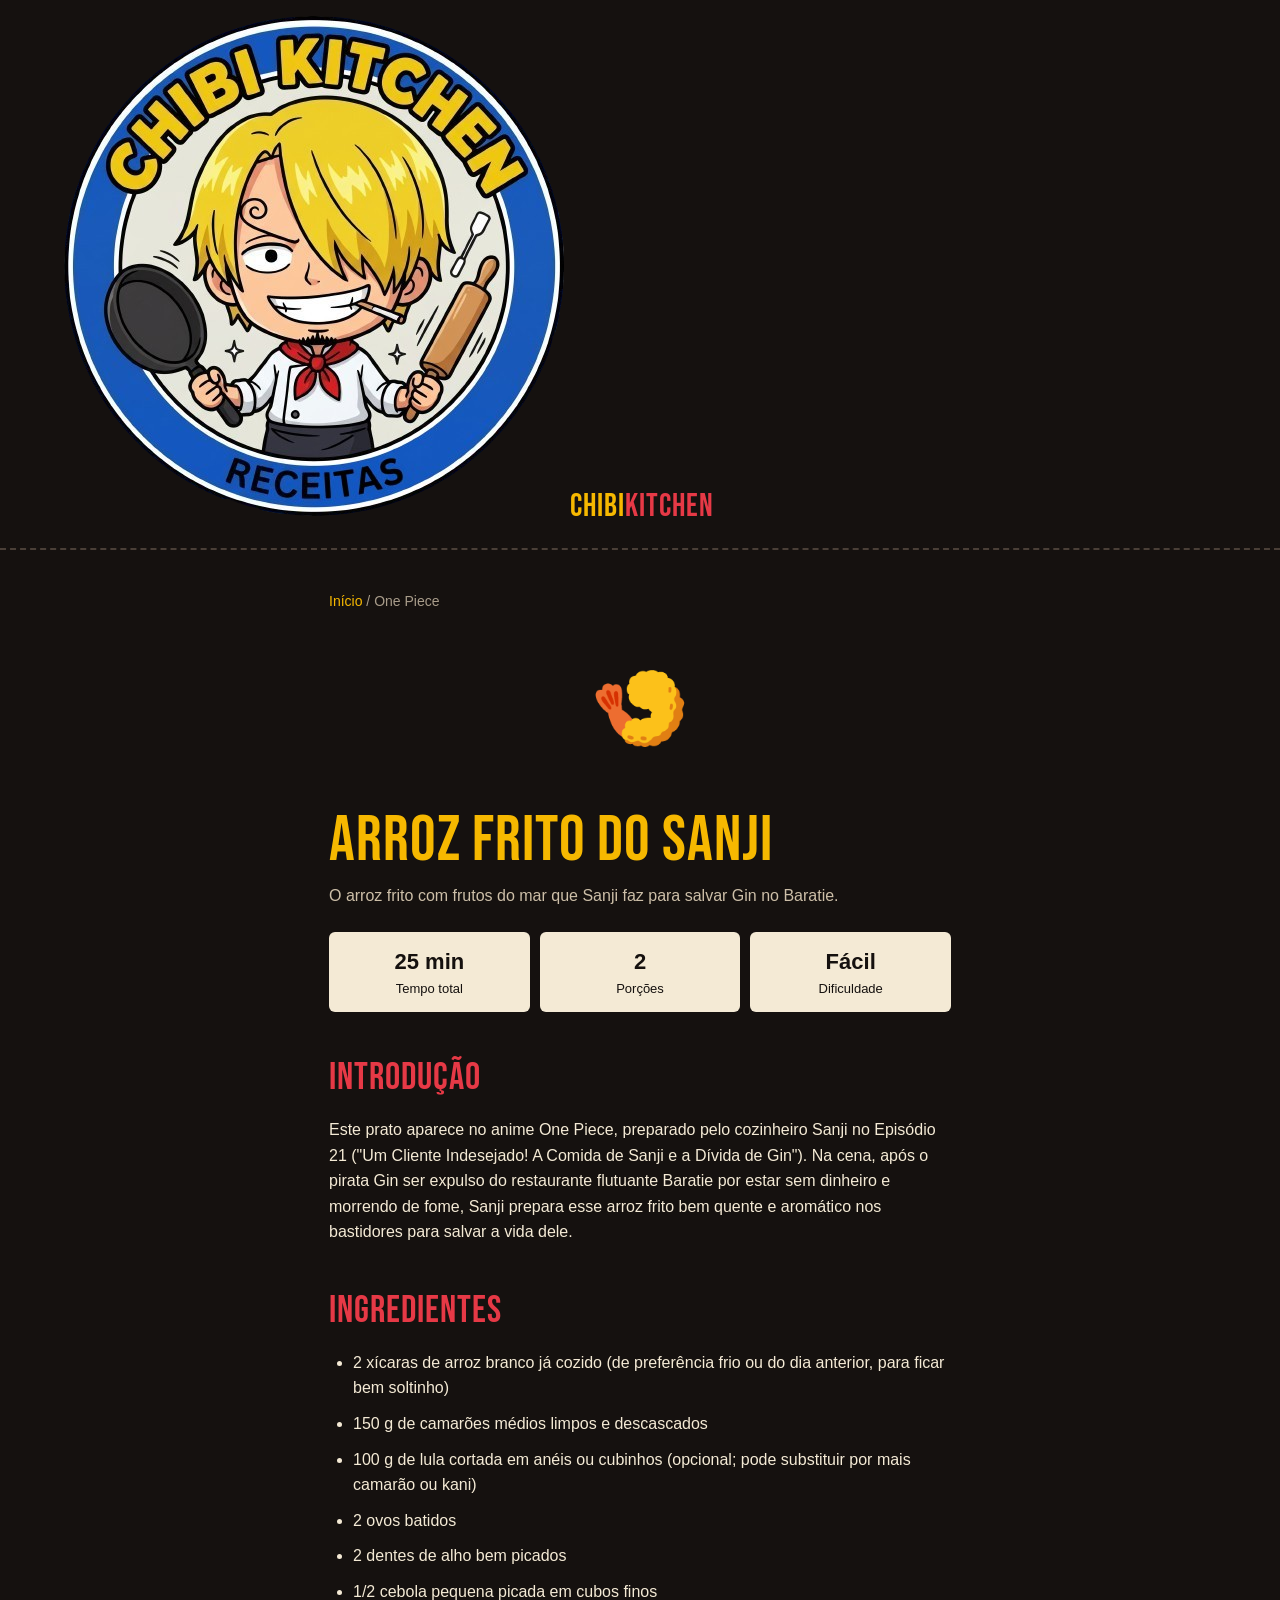
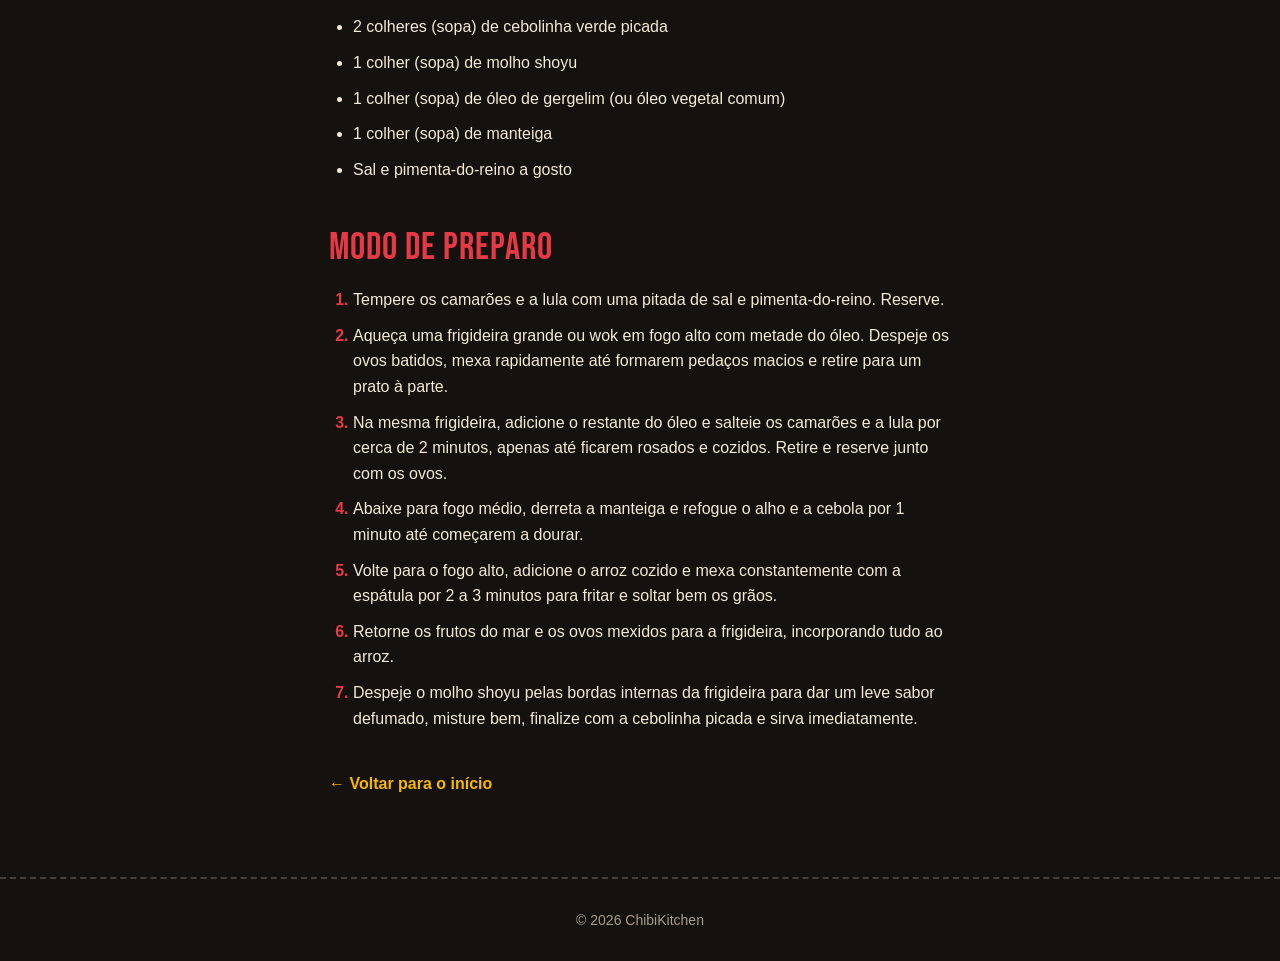
==== receita-2.html @ 03a67744 "primeiracommit" ====
<!DOCTYPE html>
<html lang="pt-BR">

<head>
    <meta charset="UTF-8">
    <meta name="viewport" content="width=device-width, initial-scale=1">
    <title>Arroz Frito do Sanji - ChibiKitchen</title>
    <link href="https://fonts.googleapis.com/css2?family=Bebas+Neue&display=swap" rel="stylesheet">
    <link rel="stylesheet" href="receita.css">
</head>

<body>

    <header class="topo">
        <a class="logo" href="index.html">
            <img src="imgs/logo.png" alt="Logo ChibiKitchen">
            <span>Chibi<b>Kitchen</b></span>
        </a>
    </header>

    <main class="conteudo">
        <p class="caminho"><a href="index.html">Início</a> / One Piece</p>

        <div class="capa vermelho">🍤</div>

        <h1>Arroz Frito do Sanji</h1>
        <p class="sub">O arroz frito com frutos do mar que Sanji faz para salvar Gin no Baratie.</p>

        <div class="info">
            <div><strong>25 min</strong>Tempo total</div>
            <div><strong>2</strong>Porções</div>
            <div><strong>Fácil</strong>Dificuldade</div>
        </div>

        <h2>Introdução</h2>
        <p class="intro">Este prato aparece no anime One Piece, preparado pelo cozinheiro Sanji no Episódio 21 ("Um
            Cliente Indesejado! A Comida de Sanji e a Dívida de Gin"). Na cena, após o pirata Gin ser expulso do
            restaurante flutuante Baratie por estar sem dinheiro e morrendo de fome, Sanji prepara esse arroz frito bem
            quente e aromático nos bastidores para salvar a vida dele.</p>

        <h2>Ingredientes</h2>
        <ul>
            <li>2 xícaras de arroz branco já cozido (de preferência frio ou do dia anterior, para ficar bem soltinho)
            </li>
            <li>150 g de camarões médios limpos e descascados</li>
            <li>100 g de lula cortada em anéis ou cubinhos (opcional; pode substituir por mais camarão ou kani)</li>
            <li>2 ovos batidos</li>
            <li>2 dentes de alho bem picados</li>
            <li>1/2 cebola pequena picada em cubos finos</li>
            <li>2 colheres (sopa) de cebolinha verde picada</li>
            <li>1 colher (sopa) de molho shoyu</li>
            <li>1 colher (sopa) de óleo de gergelim (ou óleo vegetal comum)</li>
            <li>1 colher (sopa) de manteiga</li>
            <li>Sal e pimenta-do-reino a gosto</li>
        </ul>

        <h2>Modo de preparo</h2>
        <ol>
            <li>Tempere os camarões e a lula com uma pitada de sal e pimenta-do-reino. Reserve.</li>
            <li>Aqueça uma frigideira grande ou wok em fogo alto com metade do óleo. Despeje os ovos batidos, mexa
                rapidamente até formarem pedaços macios e retire para um prato à parte.</li>
            <li>Na mesma frigideira, adicione o restante do óleo e salteie os camarões e a lula por cerca de 2 minutos,
                apenas até ficarem rosados e cozidos. Retire e reserve junto com os ovos.</li>
            <li>Abaixe para fogo médio, derreta a manteiga e refogue o alho e a cebola por 1 minuto até começarem a
                dourar.</li>
            <li>Volte para o fogo alto, adicione o arroz cozido e mexa constantemente com a espátula por 2 a 3 minutos
                para fritar e soltar bem os grãos.</li>
            <li>Retorne os frutos do mar e os ovos mexidos para a frigideira, incorporando tudo ao arroz.</li>
            <li>Despeje o molho shoyu pelas bordas internas da frigideira para dar um leve sabor defumado, misture bem,
                finalize com a cebolinha picada e sirva imediatamente.</li>
        </ol>

        <a class="voltar" href="index.html">← Voltar para o início</a>
    </main>

    <footer>© 2026 ChibiKitchen</footer>

</body>

</html>
---- receita.css ----
/* ===== GERAL ===== */
* {
    box-sizing: border-box;
    margin: 0;
    padding: 0;
}

body {
    font-family: Arial, sans-serif;
    background: #15110f;
    color: #f4ead5;
    line-height: 1.6;
}

a {
    color: inherit;
    text-decoration: none;
}

h1,
h2,
h3,
.logo {
    font-family: 'Bebas Neue', sans-serif;
    font-weight: normal;
    letter-spacing: 1px;
}

/* ===== TOPO ===== */
.topo {
    display: flex;
    justify-content: space-between;
    align-items: center;
    flex-wrap: wrap;
    padding: 16px 5%;
    border-bottom: 2px dashed #4a3f37;
}

.logo {
    font-size: 32px;
    color: #f6b800;
}

.logo b {
    color: #e63946;
    font-weight: normal;
}

.topo nav a {
    margin-left: 20px;
    text-transform: uppercase;
    font-size: 14px;
}

.topo nav a:hover {
    color: #f6b800;
}

/* ===== CONTEÚDO (coluna central) ===== */
.conteudo {
    max-width: 750px;
    margin: auto;
    padding: 40px 5%;
}

.caminho {
    font-size: 14px;
    color: #a89c8a;
    margin-bottom: 16px;
}

.caminho a {
    color: #f6b800;
}

/* faixa colorida com emoji no topo */
.capa {
    height: 160px;
    border-radius: 8px;
    display: flex;
    align-items: center;
    justify-content: center;
    font-size: 80px;
    margin-bottom: 20px;
}

.laranja {
    background: linear-gradient(160deg, #ff9f1c, #c1121f);
}

.azul {
    background: linear-gradient(160deg, #2ec4b6, #1d3557);
}

/* ===== TÍTULO ===== */
h1 {
    font-size: 64px;
    line-height: 1;
    color: #f6b800;
}

.sub {
    margin-top: 10px;
    color: #cdbfa8;
}

/* ===== CAIXINHAS DE INFORMAÇÃO ===== */
.info {
    display: flex;
    gap: 10px;
    margin: 24px 0;
}

.info div {
    flex: 1;
    background: #f4ead5;
    color: #15110f;
    text-align: center;
    padding: 12px;
    border-radius: 6px;
    font-size: 13px;
}

.info strong {
    display: block;
    font-size: 22px;
}

/* ===== INGREDIENTES E PREPARO ===== */
h2 {
    font-size: 38px;
    color: #e63946;
    margin: 36px 0 8px;
}

h3 {
    font-size: 24px;
    color: #f6b800;
    margin: 18px 0 6px;
}

ul,
ol {
    padding-left: 24px;
}

li {
    margin-bottom: 10px;
}

ol li::marker {
    color: #e63946;
    font-weight: bold;
}

/* ===== DICAS ===== */
.dicas {
    background: #211b17;
    border-left: 6px solid #f6b800;
    padding: 16px 16px 6px 36px;
    border-radius: 0 8px 8px 0;
}

.voltar {
    display: inline-block;
    margin-top: 30px;
    color: #f6b800;
    font-weight: bold;
}

.voltar:hover {
    color: #e63946;
}

/* ===== RODAPÉ ===== */
footer {
    text-align: center;
    padding: 30px;
    margin-top: 40px;
    border-top: 2px dashed #4a3f37;
    font-size: 14px;
    color: #a89c8a;
}
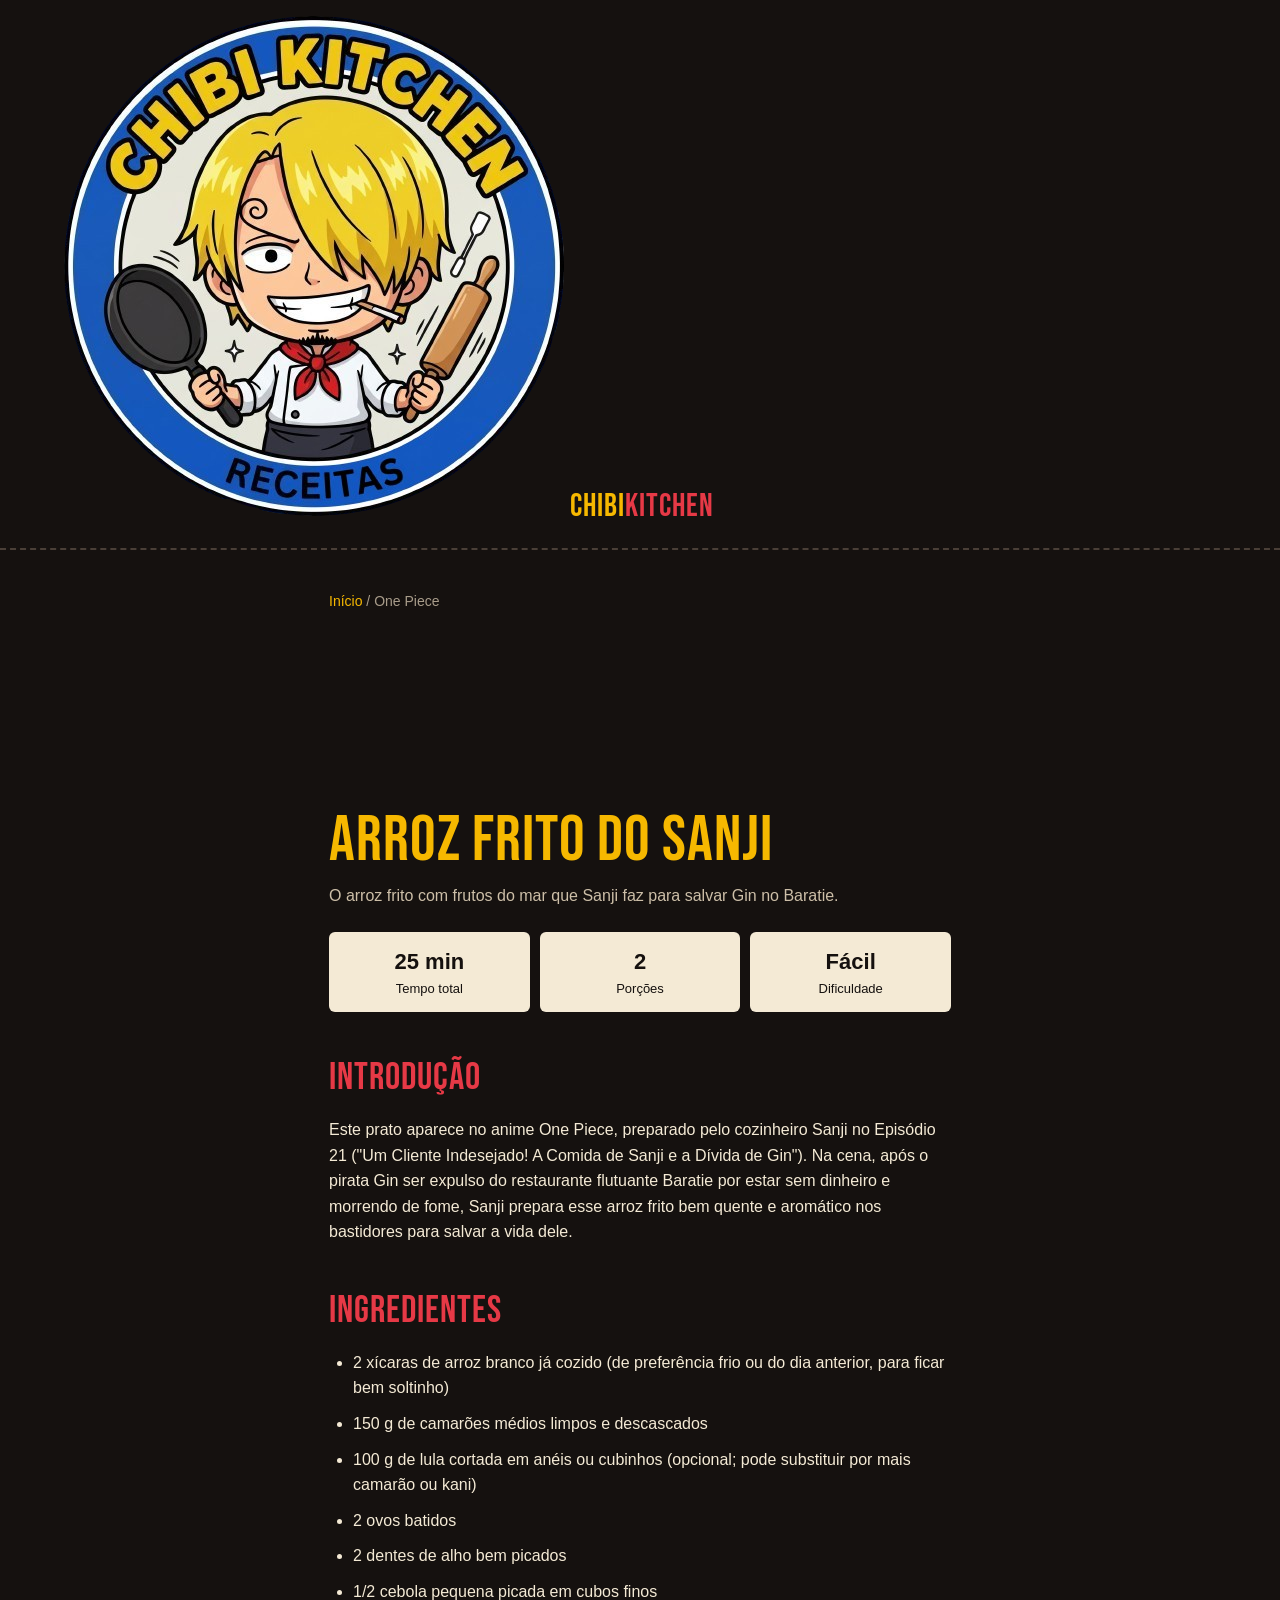
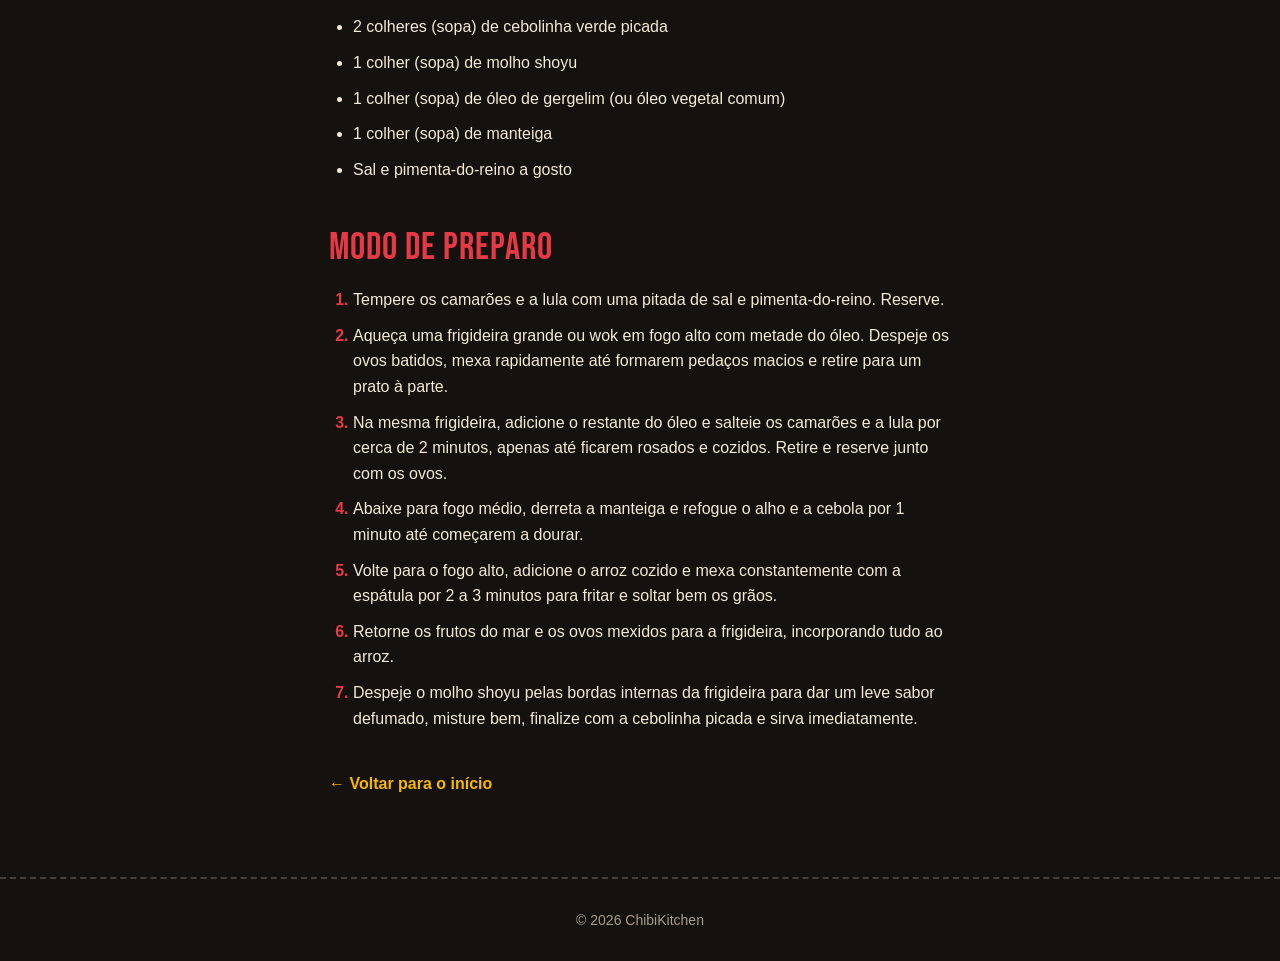
==== commit 2555b618: "alteração das cores do site" ====
--- a/receita-2.html
+++ b/receita-2.html
@@ -21,7 +21,7 @@
     <main class="conteudo">
         <p class="caminho"><a href="index.html">Início</a> / One Piece</p>
 
-        <div class="capa vermelho">🍤</div>
+        <div class="capa vermelho"></div>
 
         <h1>Arroz Frito do Sanji</h1>
         <p class="sub">O arroz frito com frutos do mar que Sanji faz para salvar Gin no Baratie.</p>
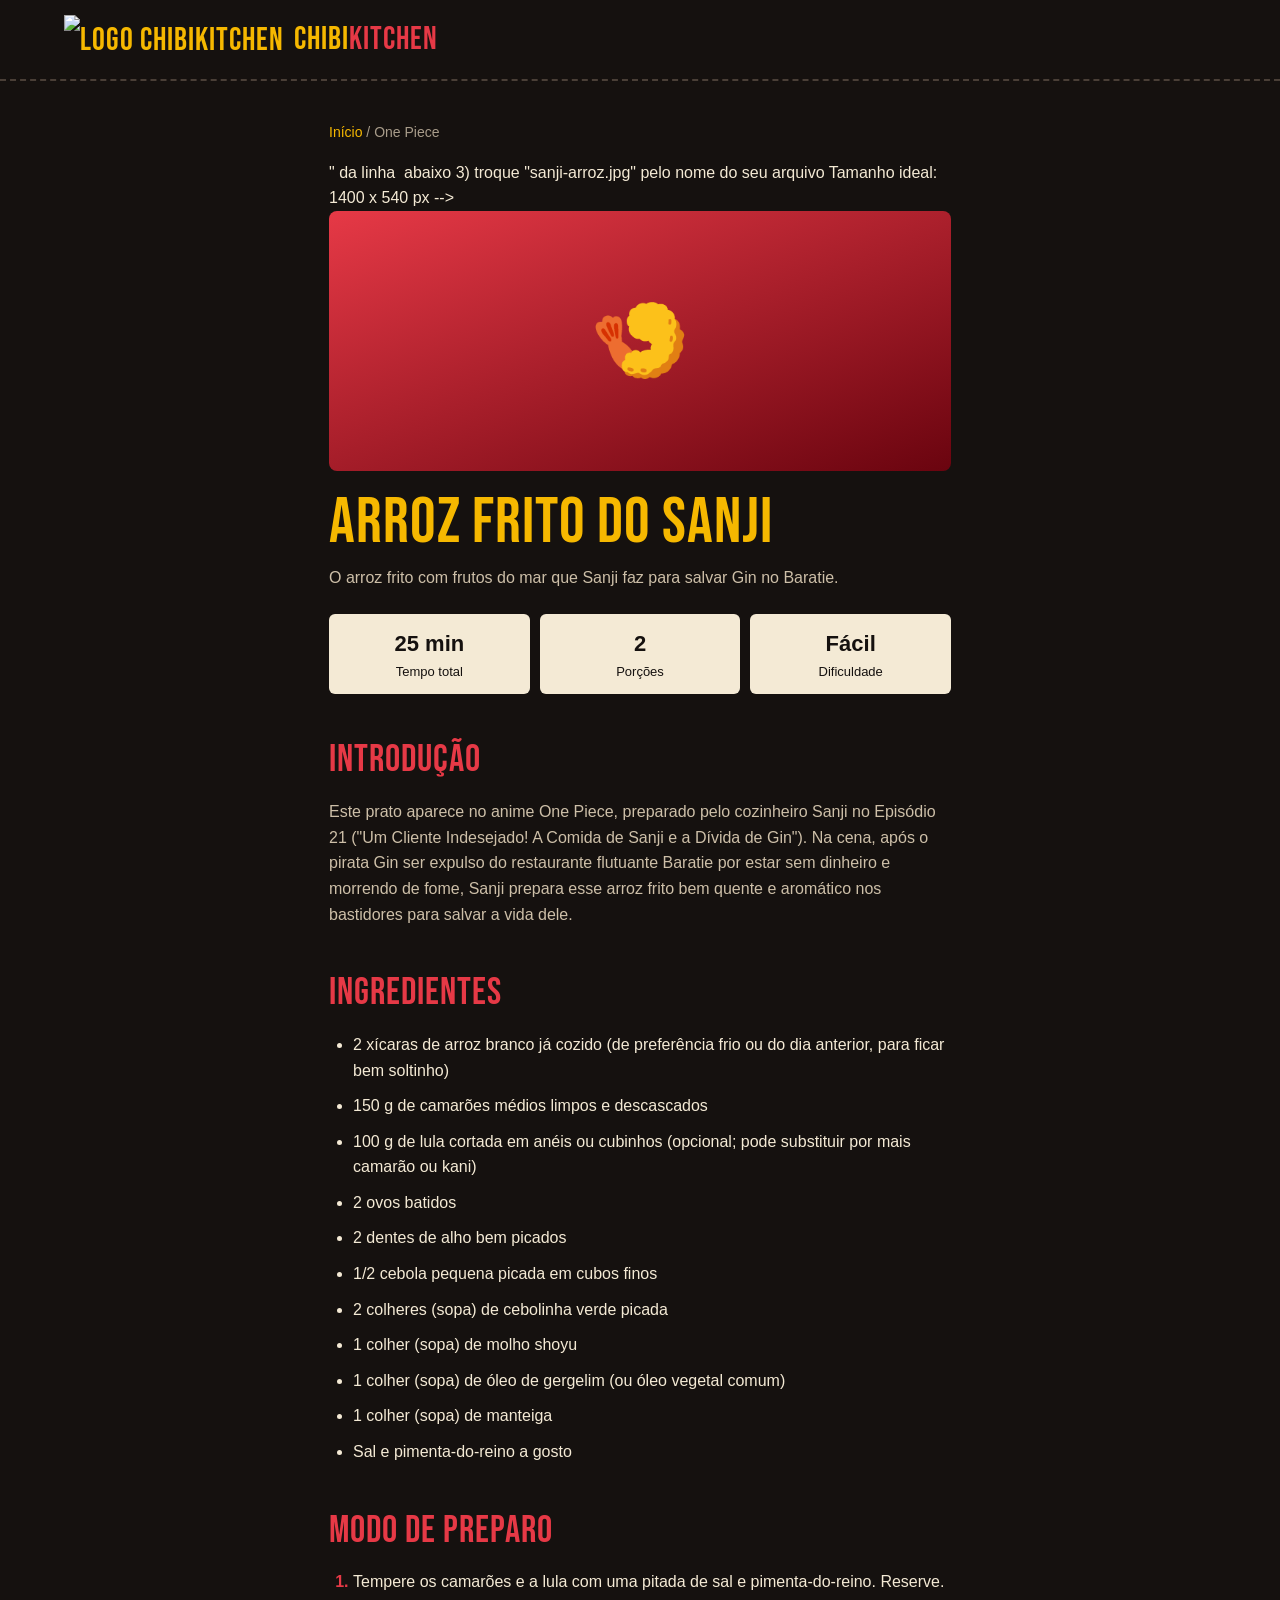
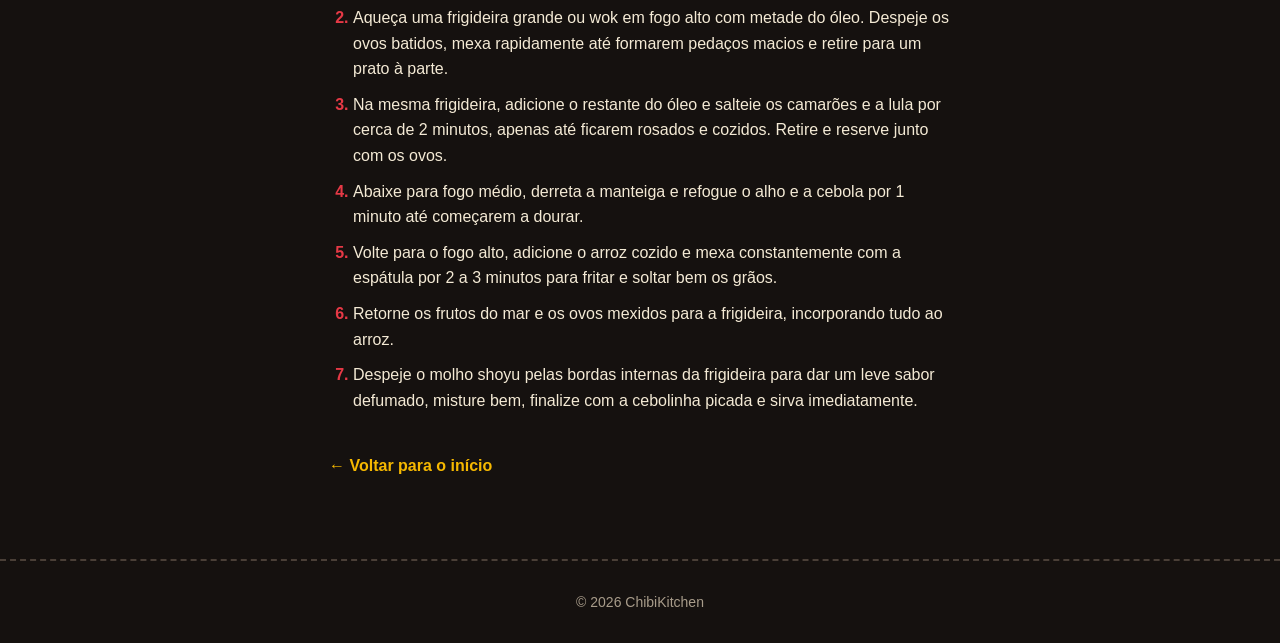
==== commit 0630d631: "Atualização das receitas" ====
--- a/receita-2.html
+++ b/receita-2.html
@@ -13,7 +13,7 @@
 
     <header class="topo">
         <a class="logo" href="index.html">
-            <img src="imgs/logo.png" alt="Logo ChibiKitchen">
+            <img src="logo.png" alt="Logo ChibiKitchen">
             <span>Chibi<b>Kitchen</b></span>
         </a>
     </header>
@@ -21,7 +21,16 @@
     <main class="conteudo">
         <p class="caminho"><a href="index.html">Início</a> / One Piece</p>
 
-        <div class="capa vermelho"></div>
+        <!-- ===== IMAGEM DA RECEITA =====
+         Para colocar sua imagem:
+         1) apague o emoji 🍤
+         2) tire o "<!--" e o "-->" da linha <img> abaixo
+        3) troque "sanji-arroz.jpg" pelo nome do seu arquivo
+        Tamanho ideal: 1400 x 540 px -->
+        <div class="capa vermelho">
+            <!-- <img src="sanji-arroz.jpg" alt="Arroz Frito do Sanji"> -->
+            🍤
+        </div>
 
         <h1>Arroz Frito do Sanji</h1>
         <p class="sub">O arroz frito com frutos do mar que Sanji faz para salvar Gin no Baratie.</p>
--- a/receita.css
+++ b/receita.css
@@ -28,32 +28,25 @@
 
 /* ===== TOPO ===== */
 .topo {
-    display: flex;
-    justify-content: space-between;
-    align-items: center;
-    flex-wrap: wrap;
-    padding: 16px 5%;
+    padding: 14px 5%;
     border-bottom: 2px dashed #4a3f37;
 }
 
 .logo {
+    display: flex;
+    align-items: center;
+    gap: 10px;
     font-size: 32px;
     color: #f6b800;
+}
+
+.logo img {
+    height: 50px;
 }
 
 .logo b {
     color: #e63946;
     font-weight: normal;
-}
-
-.topo nav a {
-    margin-left: 20px;
-    text-transform: uppercase;
-    font-size: 14px;
-}
-
-.topo nav a:hover {
-    color: #f6b800;
 }
 
 /* ===== CONTEÚDO (coluna central) ===== */
@@ -73,23 +66,38 @@
     color: #f6b800;
 }
 
-/* faixa colorida com emoji no topo */
+/* ===== RETÂNGULO DA IMAGEM ===== */
 .capa {
-    height: 160px;
+    height: 260px;
     border-radius: 8px;
+    overflow: hidden;
+    /* corta a imagem nos cantos arredondados */
     display: flex;
     align-items: center;
     justify-content: center;
     font-size: 80px;
+    /* tamanho do emoji (some quando usar imagem) */
     margin-bottom: 20px;
 }
 
+/* a imagem enche o retângulo sem esticar */
+.capa img {
+    width: 100%;
+    height: 100%;
+    object-fit: cover;
+}
+
+/* cores de fundo (aparecem enquanto não tem imagem) */
 .laranja {
     background: linear-gradient(160deg, #ff9f1c, #c1121f);
 }
 
-.azul {
-    background: linear-gradient(160deg, #2ec4b6, #1d3557);
+.vermelho {
+    background: linear-gradient(160deg, #e63946, #6a040f);
+}
+
+.roxo {
+    background: linear-gradient(160deg, #9d4edd, #240046);
 }
 
 /* ===== TÍTULO ===== */
@@ -101,6 +109,10 @@
 
 .sub {
     margin-top: 10px;
+    color: #cdbfa8;
+}
+
+.intro {
     color: #cdbfa8;
 }
 
@@ -153,14 +165,6 @@
     font-weight: bold;
 }
 
-/* ===== DICAS ===== */
-.dicas {
-    background: #211b17;
-    border-left: 6px solid #f6b800;
-    padding: 16px 16px 6px 36px;
-    border-radius: 0 8px 8px 0;
-}
-
 .voltar {
     display: inline-block;
     margin-top: 30px;
@@ -180,4 +184,15 @@
     border-top: 2px dashed #4a3f37;
     font-size: 14px;
     color: #a89c8a;
+}
+
+/* celular */
+@media (max-width: 600px) {
+    h1 {
+        font-size: 44px;
+    }
+
+    .capa {
+        height: 180px;
+    }
 }
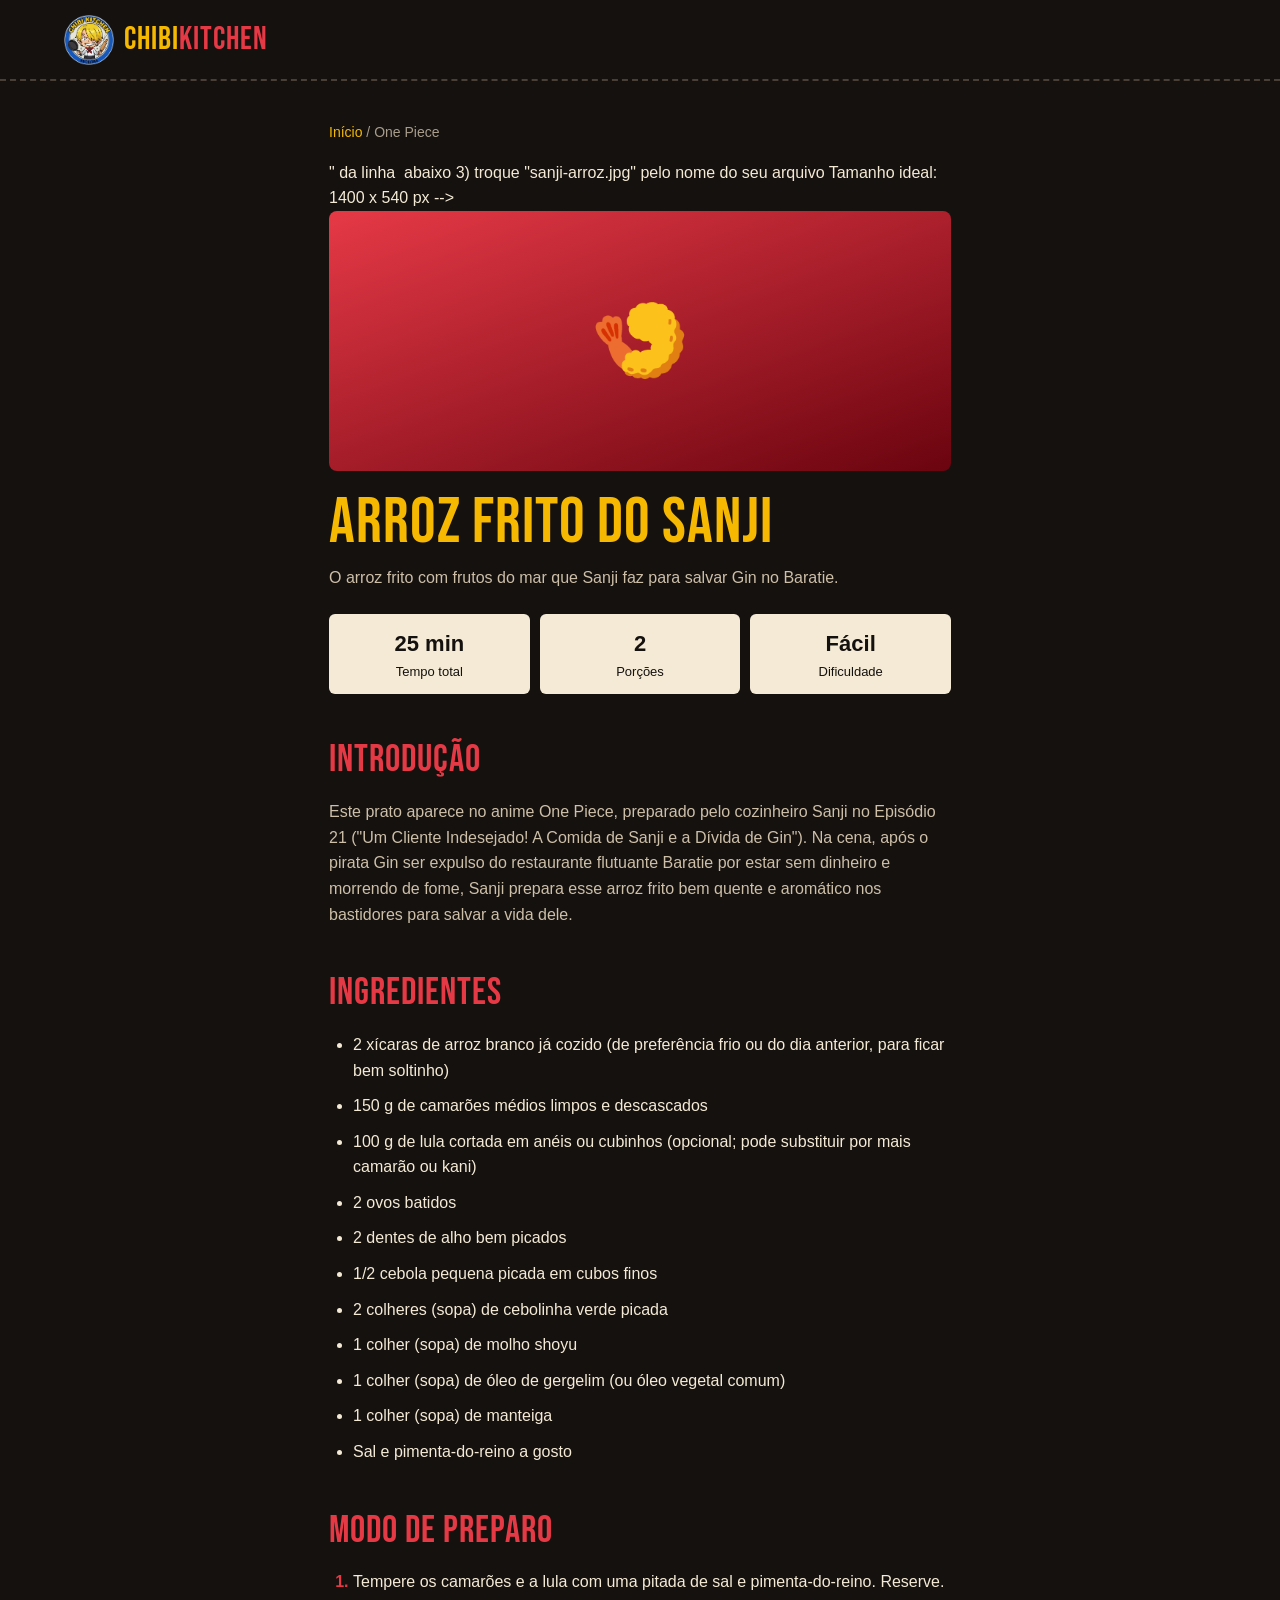
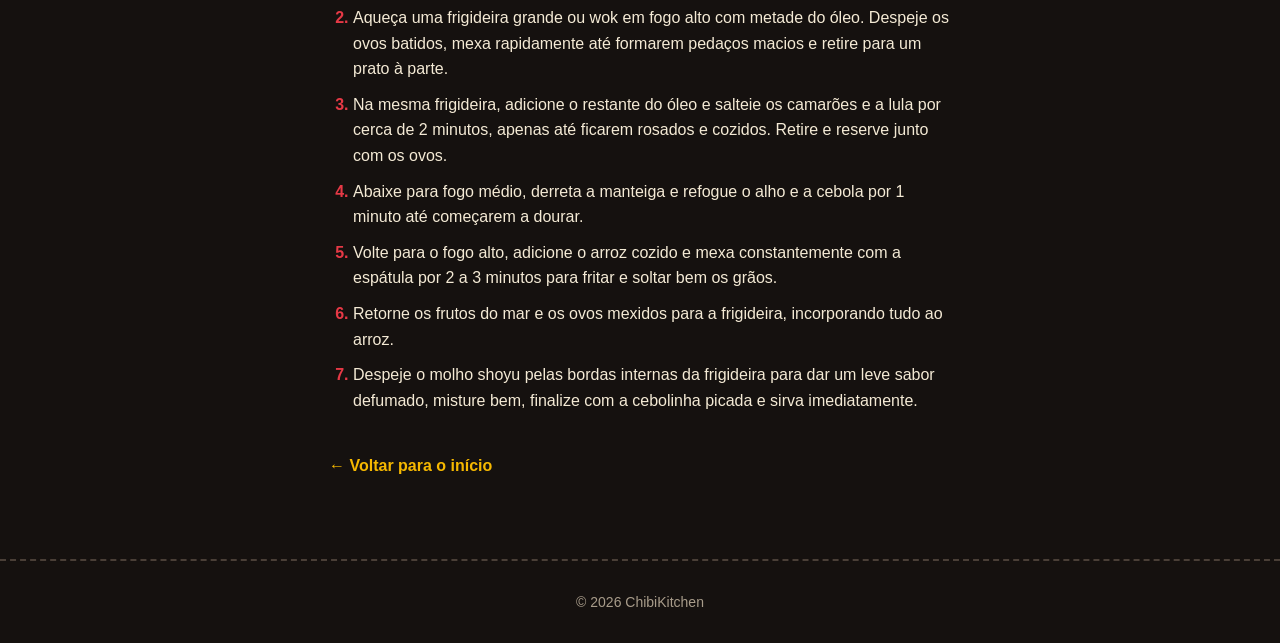
==== commit 4b8c86d4: "Adição de fotos nos posters" ====
--- a/receita-2.html
+++ b/receita-2.html
@@ -13,7 +13,7 @@
 
     <header class="topo">
         <a class="logo" href="index.html">
-            <img src="logo.png" alt="Logo ChibiKitchen">
+            <img src="imgs/logo.png" alt="Logo ChibiKitchen">
             <span>Chibi<b>Kitchen</b></span>
         </a>
     </header>
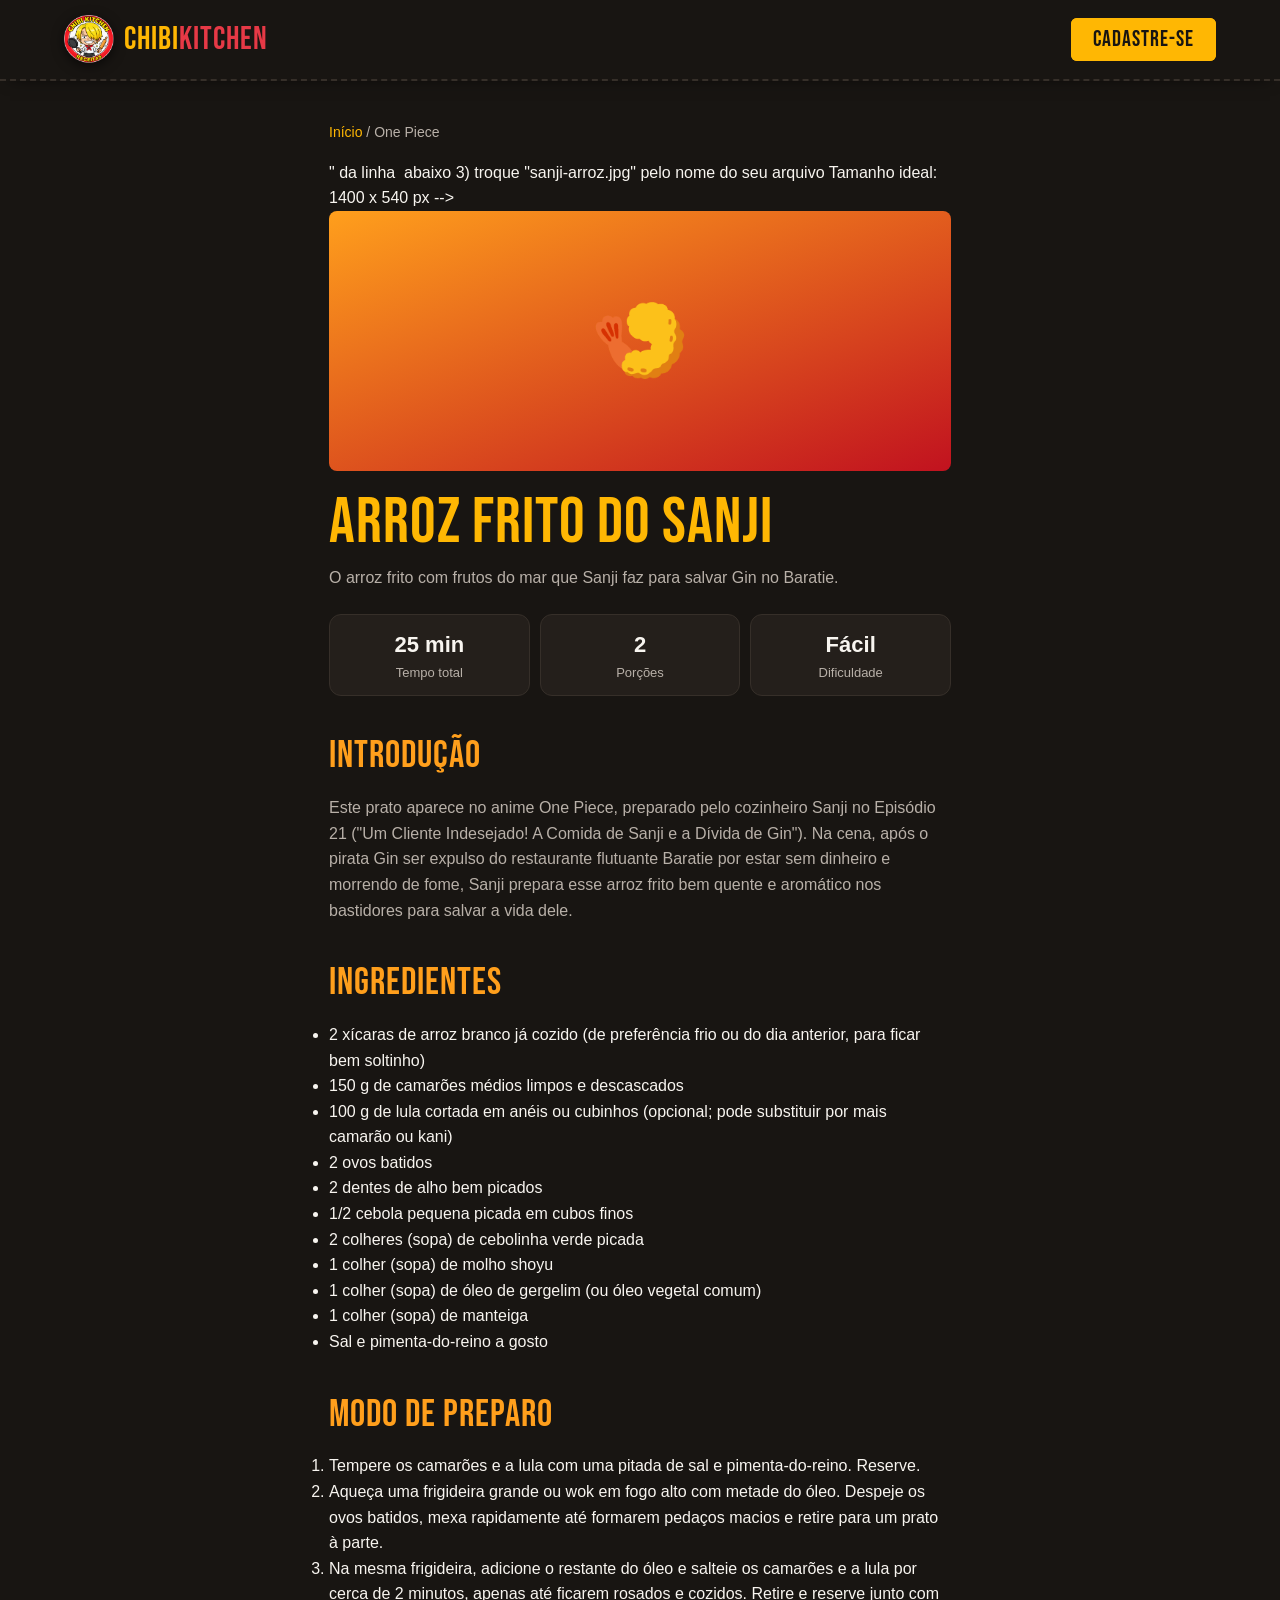
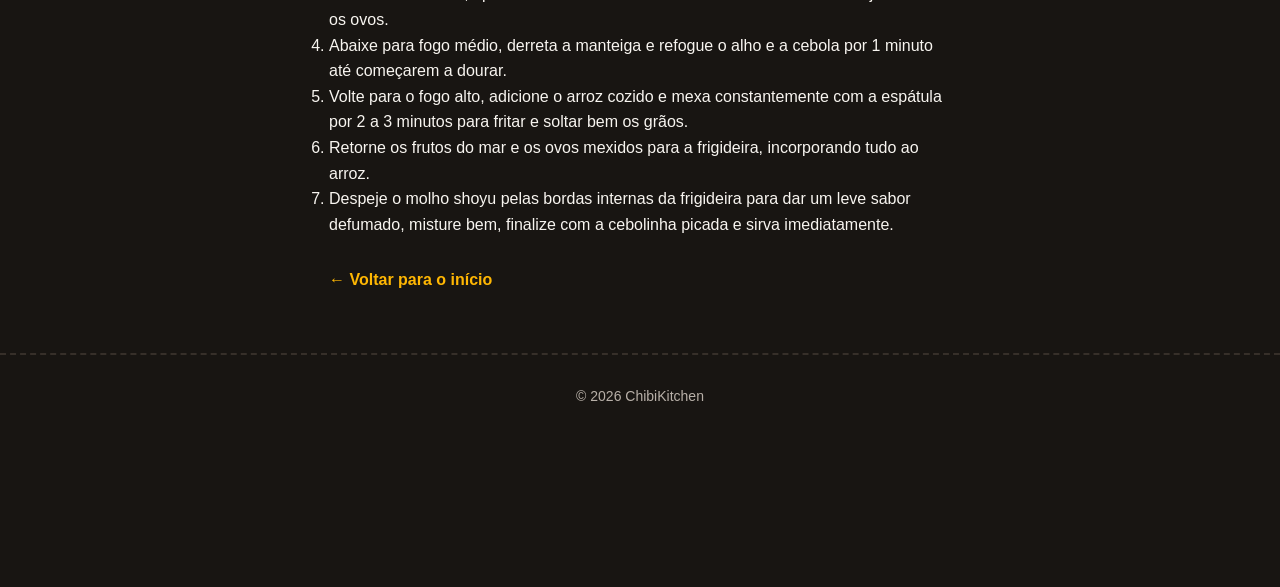
==== commit ff3bdef7: "Atualização de aparência" ====
--- a/receita-2.html
+++ b/receita-2.html
@@ -16,6 +16,9 @@
             <img src="imgs/logo.png" alt="Logo ChibiKitchen">
             <span>Chibi<b>Kitchen</b></span>
         </a>
+        <nav class="menu-topo">
+            <a class="btn-cadastro" href="cadastro.html">Cadastre-se</a>
+        </nav>
     </header>
 
     <main class="conteudo">
--- a/receita.css
+++ b/receita.css
@@ -1,3 +1,15 @@
+/* ===== PALETA: Izakaya noturno ===== */
+:root {
+    --bg: #181512;          /* fundo principal */
+    --bg-2: #241F1B;        /* cards, modais e seções destacadas */
+    --borda: #362F29;       /* bordas sutis e divisores */
+    --vermelho: #E63946;    /* destaque primário (marca) */
+    --amarelo: #FFB703;     /* destaque secundário / botões e badges */
+    --amarelo-hover: #FFC933;
+    --texto: #F8F5F0;       /* títulos e chamadas */
+    --texto-2: #B8B0A8;     /* descrições e parágrafos */
+}
+
 /* ===== GERAL ===== */
 * {
     box-sizing: border-box;
@@ -5,10 +17,17 @@
     padding: 0;
 }
 
+:root {
+    /* cores da receita (o receita.js troca estes valores) */
+    --c1: #ff9f1c;
+    --c2: #c1121f;
+}
+
 body {
     font-family: Arial, sans-serif;
-    background: #15110f;
-    color: #f4ead5;
+    /* brilho suave no topo, na cor do anime (--glow é definido pelo receita.js) */
+    background: radial-gradient(ellipse at 50% 0, var(--glow, transparent), transparent 60%) fixed, var(--bg);
+    color: var(--texto);
     line-height: 1.6;
 }
 
@@ -28,8 +47,13 @@
 
 /* ===== TOPO ===== */
 .topo {
+    position: sticky;
+    top: 0;
+    z-index: 30;
+    background: var(--bg);
+    box-shadow: 0 6px 16px -10px rgba(0, 0, 0, 0.8);
     padding: 14px 5%;
-    border-bottom: 2px dashed #4a3f37;
+    border-bottom: 2px dashed var(--borda);
 }
 
 .logo {
@@ -37,15 +61,16 @@
     align-items: center;
     gap: 10px;
     font-size: 32px;
-    color: #f6b800;
+    color: var(--amarelo);
 }
 
 .logo img {
     height: 50px;
+    filter: drop-shadow(0 3px 6px rgba(0, 0, 0, 0.6));
 }
 
 .logo b {
-    color: #e63946;
+    color: var(--vermelho);
     font-weight: normal;
 }
 
@@ -53,127 +78,425 @@
 .conteudo {
     max-width: 750px;
     margin: auto;
-    padding: 40px 5%;
+    padding: 40px 5% 20px;
 }
 
 .caminho {
     font-size: 14px;
-    color: #a89c8a;
+    color: var(--texto-2);
     margin-bottom: 16px;
 }
 
 .caminho a {
-    color: #f6b800;
-}
-
-/* ===== RETÂNGULO DA IMAGEM ===== */
+    color: var(--amarelo);
+}
+
+/* ===== CAPA ===== */
 .capa {
+    position: relative;
     height: 260px;
     border-radius: 8px;
     overflow: hidden;
-    /* corta a imagem nos cantos arredondados */
     display: flex;
     align-items: center;
     justify-content: center;
     font-size: 80px;
-    /* tamanho do emoji (some quando usar imagem) */
     margin-bottom: 20px;
-}
-
-/* a imagem enche o retângulo sem esticar */
-.capa img {
-    width: 100%;
-    height: 100%;
-    object-fit: cover;
-}
-
-/* cores de fundo (aparecem enquanto não tem imagem) */
-.laranja {
-    background: linear-gradient(160deg, #ff9f1c, #c1121f);
-}
-
-.vermelho {
-    background: linear-gradient(160deg, #e63946, #6a040f);
-}
-
-.roxo {
-    background: linear-gradient(160deg, #9d4edd, #240046);
+    background: linear-gradient(160deg, var(--c1), var(--c2));
+    background-size: cover;
+    background-position: center 25%;
 }
 
 /* ===== TÍTULO ===== */
 h1 {
     font-size: 64px;
     line-height: 1;
-    color: #f6b800;
+    color: var(--amarelo);
 }
 
 .sub {
     margin-top: 10px;
-    color: #cdbfa8;
+    color: var(--texto-2);
 }
 
 .intro {
-    color: #cdbfa8;
+    color: var(--texto-2);
 }
 
 /* ===== CAIXINHAS DE INFORMAÇÃO ===== */
 .info {
     display: flex;
     gap: 10px;
-    margin: 24px 0;
+    margin: 24px 0 8px;
 }
 
 .info div {
     flex: 1;
-    background: #f4ead5;
-    color: #15110f;
+    background: var(--bg-2);
+    border: 1px solid var(--borda);
+    color: var(--texto-2);
     text-align: center;
     padding: 12px;
-    border-radius: 6px;
+    border-radius: 12px;
     font-size: 13px;
 }
 
 .info strong {
     display: block;
+    color: var(--texto);
     font-size: 22px;
 }
 
-/* ===== INGREDIENTES E PREPARO ===== */
+/* ===== ABAS ===== */
+.abas {
+    display: flex;
+    gap: 6px;
+    margin: 20px 0 0;
+    border-bottom: 2px dashed var(--borda);
+}
+
+.abas button {
+    font-family: 'Bebas Neue', sans-serif;
+    font-size: 24px;
+    letter-spacing: 1px;
+    background: none;
+    border: 0;
+    border-bottom: 3px solid transparent;
+    margin-bottom: -2px;
+    padding: 8px 14px;
+    color: var(--texto-2);
+    cursor: pointer;
+}
+
+.abas button:hover {
+    color: var(--texto);
+}
+
+.abas button.ativa {
+    color: var(--amarelo);
+    border-bottom-color: var(--c1);
+}
+
+/* ===== TÍTULOS DAS PÁGINAS ===== */
 h2 {
     font-size: 38px;
-    color: #e63946;
-    margin: 36px 0 8px;
+    color: var(--c1);
+    margin: 30px 0 8px;
 }
 
 h3 {
     font-size: 24px;
-    color: #f6b800;
+    color: var(--amarelo);
     margin: 18px 0 6px;
 }
 
-ul,
-ol {
-    padding-left: 24px;
-}
-
-li {
-    margin-bottom: 10px;
-}
-
-ol li::marker {
-    color: #e63946;
-    font-weight: bold;
+/* ===== VISÃO GERAL ===== */
+.ficha {
+    display: grid;
+    grid-template-columns: repeat(auto-fit, minmax(160px, 1fr));
+    gap: 10px;
+}
+
+.ficha div {
+    border: 2px solid var(--borda);
+    border-radius: 6px;
+    padding: 10px 12px;
+    font-size: 13px;
+    color: var(--texto-2);
+}
+
+.ficha strong {
+    display: block;
+    font-size: 16px;
+    color: var(--texto);
+}
+
+.chips {
+    list-style: none;
+    display: flex;
+    flex-wrap: wrap;
+    gap: 8px;
+}
+
+.chips li {
+    margin: 0;
+    padding: 5px 12px;
+    border: 2px solid var(--borda);
+    border-radius: 999px;
+    font-size: 14px;
+}
+
+.dica {
+    margin-top: 22px;
+    padding: 14px 16px;
+    background: var(--bg-2);
+    border-left: 4px solid var(--amarelo);
+    border-radius: 0 6px 6px 0;
+    color: var(--texto-2);
+}
+
+/* ===== INGREDIENTES ===== */
+.contador {
+    color: var(--texto-2);
+    font-size: 14px;
+}
+
+.ing {
+    display: flex;
+    align-items: flex-start;
+    gap: 10px;
+    padding: 8px 0;
+    border-bottom: 1px dashed #2c241f;
+    cursor: pointer;
+}
+
+.ing input {
+    margin-top: 5px;
+    accent-color: var(--c1);
+    width: 16px;
+    height: 16px;
+    flex-shrink: 0;
+}
+
+.ing input:checked+span {
+    color: var(--texto-2);
+    text-decoration: line-through;
+}
+
+/* ===== PREPARO (um passo por vez) ===== */
+.barra {
+    height: 8px;
+    background: #2c241f;
+    border-radius: 99px;
+    overflow: hidden;
+    margin: 6px 0 0;
+}
+
+#barra {
+    height: 100%;
+    width: 0;
+    background: linear-gradient(90deg, var(--amarelo), var(--c1));
+    transition: width 0.3s ease;
+}
+
+.passo {
+    min-height: 220px;
+    padding: 22px;
+    background: var(--bg-2);
+    border: 3px solid var(--texto);
+    border-radius: 8px;
+}
+
+.passo .num {
+    font-family: 'Bebas Neue', sans-serif;
+    font-size: 20px;
+    letter-spacing: 1px;
+    color: var(--c1);
+}
+
+.passo h3 {
+    font-size: 34px;
+    margin: 2px 0 10px;
+}
+
+.passo p {
+    font-size: 18px;
+    line-height: 1.7;
+}
+
+/* ===== BOTÕES ===== */
+.nav-rodape {
+    display: flex;
+    justify-content: space-between;
+    gap: 10px;
+    margin-top: 22px;
+}
+
+.btn {
+    font-family: 'Bebas Neue', sans-serif;
+    font-size: 22px;
+    letter-spacing: 1px;
+    padding: 8px 20px;
+    border-radius: 6px;
+    border: 2px solid var(--amarelo);
+    background: var(--amarelo);
+    color: var(--bg);
+    cursor: pointer;
+}
+
+.btn.sec {
+    background: transparent;
+    color: var(--amarelo);
+}
+
+.btn:hover:not(:disabled) {
+    border-color: var(--amarelo-hover);
+    background: var(--amarelo-hover);
+    color: var(--bg);
+}
+
+.btn:disabled {
+    opacity: 0.3;
+    cursor: default;
+}
+
+.btn:focus-visible,
+.abas button:focus-visible,
+.avatar:focus-visible {
+    outline: 3px solid var(--texto);
+    outline-offset: 3px;
 }
 
 .voltar {
     display: inline-block;
     margin-top: 30px;
-    color: #f6b800;
+    color: var(--amarelo);
     font-weight: bold;
 }
 
 .voltar:hover {
-    color: #e63946;
+    color: var(--c1);
+}
+
+/* ===== PERSONAGEM NO CANTO ===== */
+.personagem {
+    position: fixed;
+    right: max(12px, 2vw);
+    bottom: 0;
+    z-index: 20;
+    display: flex;
+    flex-direction: column;
+    align-items: flex-end;
+    pointer-events: none;
+    /* só o balão e o boneco recebem clique */
+}
+
+.fala {
+    pointer-events: none;
+    /* o balão nunca bloqueia os botões que ficam embaixo dele */
+    max-width: 240px;
+    margin: 0 10px 8px 0;
+    padding: 10px 14px;
+    background: var(--texto);
+    color: var(--bg);
+    border-radius: 14px 14px 4px 14px;
+    font-size: 14px;
+    line-height: 1.4;
+    opacity: 0;
+    transform: translateY(6px);
+    transition: opacity 0.25s ease, transform 0.25s ease;
+}
+
+.fala.on {
+    opacity: 1;
+    transform: none;
+}
+
+.avatar {
+    pointer-events: auto;
+    display: flex;
+    align-items: flex-end;
+    height: 170px;
+    background: none;
+    border: 0;
+    cursor: pointer;
+    animation: flutuar 3s ease-in-out infinite;
+}
+
+.avatar img {
+    display: block;
+    height: 100%;
+    width: auto;
+    filter: drop-shadow(0 6px 10px rgba(0, 0, 0, 0.5));
+}
+
+/* enquanto a imagem do personagem não existe, aparece um emoji num círculo */
+.avatar.sem-img {
+    width: 110px;
+    height: 110px;
+    margin: 0 4px 14px 0;
+    align-items: center;
+    justify-content: center;
+    font-size: 54px;
+    border-radius: 50%;
+    border: 3px solid var(--texto);
+    background: linear-gradient(160deg, var(--c1), var(--c2));
+}
+
+.avatar.pula {
+    animation: pular 0.5s ease;
+}
+
+@keyframes flutuar {
+    50% {
+        transform: translateY(-6px);
+    }
+}
+
+@keyframes pular {
+    30% {
+        transform: translateY(-26px) rotate(-4deg);
+    }
+
+    60% {
+        transform: translateY(0) scale(1.06, 0.94);
+    }
+}
+
+/* ===== PASSAR PÁGINAS ===== */
+.paginacao {
+    position: sticky;
+    bottom: 0;
+    z-index: 10;
+    display: flex;
+    align-items: center;
+    gap: 12px;
+    margin-top: 22px;
+    padding: 12px 0;
+    background: var(--bg);
+    border-top: 2px dashed var(--borda);
+}
+
+.pos {
+    flex: 1;
+    min-width: 0;
+    text-align: center;
+    font-size: 13px;
+    color: var(--texto-2);
+}
+
+.paginacao .btn {
+    white-space: nowrap;
+}
+
+/* a página que entra desliza do lado para onde você está indo */
+.pagina.entra-direita {
+    animation: entraDir 0.3s ease;
+}
+
+.pagina.entra-esquerda {
+    animation: entraEsq 0.3s ease;
+}
+
+@keyframes entraDir {
+    from {
+        opacity: 0;
+        transform: translateX(28px);
+    }
+}
+
+@keyframes entraEsq {
+    from {
+        opacity: 0;
+        transform: translateX(-28px);
+    }
+}
+
+/* telas estreitas: o personagem sobe para não cobrir a barra */
+@media (max-width: 1100px) {
+    .personagem {
+        bottom: 76px;
+    }
 }
 
 /* ===== RODAPÉ ===== */
@@ -181,9 +504,32 @@
     text-align: center;
     padding: 30px;
     margin-top: 40px;
-    border-top: 2px dashed #4a3f37;
+    border-top: 2px dashed var(--borda);
     font-size: 14px;
-    color: #a89c8a;
+    color: var(--texto-2);
+}
+
+/* espaço para o personagem não cobrir o fim da página */
+body {
+    padding-bottom: 150px;
+}
+
+@media (prefers-reduced-motion: reduce) {
+
+    .avatar,
+    .avatar.pula {
+        animation: none;
+    }
+
+    .fala,
+    #barra {
+        transition: none;
+    }
+
+    .pagina.entra-direita,
+    .pagina.entra-esquerda {
+        animation: none;
+    }
 }
 
 /* celular */
@@ -195,4 +541,74 @@
     .capa {
         height: 180px;
     }
+
+    .abas button {
+        font-size: 20px;
+        padding: 8px 8px;
+    }
+
+    .paginacao .btn {
+        font-size: 18px;
+        padding: 8px 12px;
+    }
+
+    .avatar {
+        height: 120px;
+    }
+
+    .avatar.sem-img {
+        width: 80px;
+        height: 80px;
+        font-size: 40px;
+    }
+
+    .fala {
+        max-width: 190px;
+    }
+}
+
+/* altura mínima: garante espaço para a rolagem levar o conteúdo até o topo */
+.pagina {
+    min-height: 55vh;
+}
+
+/* logo do anime no canto da capa */
+.capa-logo {
+    position: absolute;
+    top: 14px;
+    left: 16px;
+    /* mesma caixa para todas as logos: se ajustam sem distorcer */
+    width: min(220px, 45%);
+    height: 64px;
+    object-fit: contain;
+    object-position: left top;
+    filter: drop-shadow(0 3px 6px rgba(0, 0, 0, 0.7));
+}
+
+/* ===== TOPO: logo à esquerda, cadastro à direita ===== */
+.topo {
+    display: flex;
+    align-items: center;
+    justify-content: space-between;
+    gap: 16px;
+}
+
+.btn-cadastro {
+    font-family: 'Bebas Neue', sans-serif;
+    font-size: 22px;
+    letter-spacing: 1px;
+    padding: 6px 20px;
+    border: 2px solid var(--amarelo);
+    border-radius: 6px;
+    background: var(--amarelo);
+    color: var(--bg);
+    transition: background 0.2s ease, border-color 0.2s ease, transform 0.2s ease;
+}
+
+.btn-cadastro:hover,
+.btn-cadastro:focus-visible {
+    background: var(--amarelo-hover);
+    border-color: var(--amarelo-hover);
+    color: var(--bg);
+    outline: none;
 }
